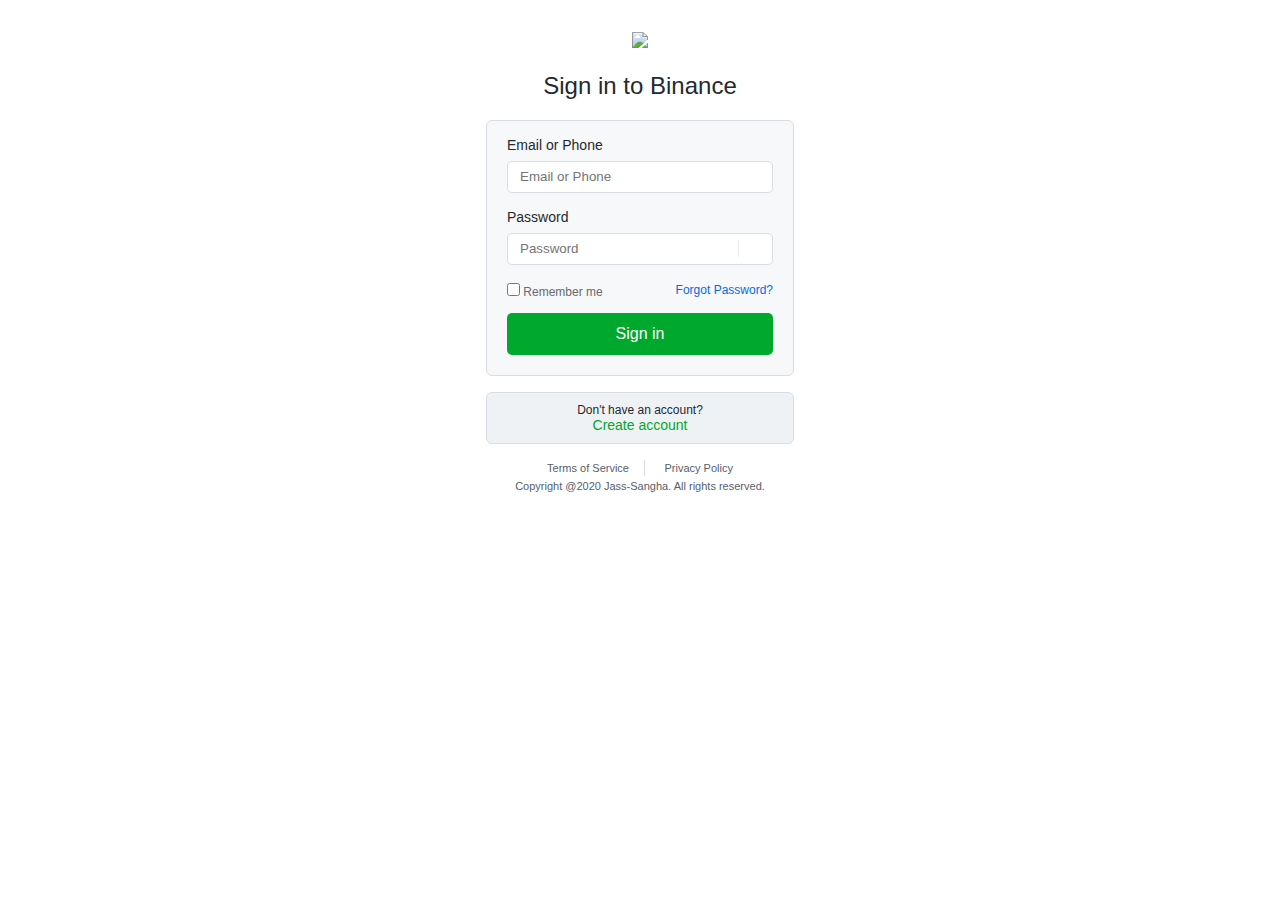
==== Html/Login/signin.html @ 8259a212 "publishing website" ====
<!DOCTYPE html>
<html lang="en">
<head>
    <meta charset="UTF-8">
    <meta http-equiv="X-UA-Compatible" content="IE=edge">
    <meta name="viewport" content="width=device-width, initial-scale=1.0">
    <title>Login Page</title>
    <link rel="stylesheet" href="../../Css/Login/signin.css">
</head>
<body>
    <div class="main">
        <div class="header text-center">
            <a href="signin.html"><img src="../../Images/small_logo.png"></a>
            <div class="tagline">Sign in to Binance</div>
        </div>
    
        <form class="login-form grid">
            <div>
                <label for="username" class="form-label">Email or Phone</label>    
                <input type="text" id="username" name="username" class="form-input" placeholder="Email or Phone">
    
                <label for="userpassword" class="password-div_item1 form-label">Password</label>    
                <input type="password" class="form-input" name="userpassword" id="userpassword" placeholder="Password">
                <button type="button" id="eye" onclick="togglepassword()">&nbsp<img class ="password-hider-img" src="../../Images/small_logo.png" alt=""></button>
                <div class="links">
                    <div>
                    <input type="checkbox" name="remember_me" id="remember_me"> <label id="remember_me" for="remember_me">Remember me</label>
                    </div>
                    <a class="password-div_item2 forgot-password_link link" href="#">Forgot Password?</a>
                </div>
                <!-- <div class="remember-me"> -->
                <!-- </div> -->
                <button type="button" class="btn text-center text-white">Sign in</button>  
            </div>
        </div>
            
        </form>
        <form class="login-form2 grid">
            <div class="text-center">
                <div class="create-account_question mb-6">Don't have an account?</div>
                <div class="create-account_link">
                    <a href="#" class="green-text">Create account</a>
                </div>
            </div>
            </div>
        </form>
        <div class="footer-wrapper text-center">
            <a href="#" class="footer-item border-r">Terms of Service</a>
            <a href="#" class="footer-item">Privacy Policy</a><br>
            <span class="footer-item">Copyright @2020 Jass-Sangha. All rights reserved.</span>
        </div>
    </div>
    <script src="../../Js/sigin.js"></script>
</body>

</html>
---- Css/Login/signin.css ----
/* Partials */
*{
    margin:0px;
    box-sizing:border-box;
    font-family: -apple-system, BlinkMacSystemFont, "Segoe UI", "Roboto", "Oxygen", "Ubuntu", "Cantarell", "Fira Sans", "Droid Sans", "Helvetica Neue", sans-serif;
    color: #6a6a6a;
}
:root{
    --bg-clr:#ffffff;
    --login-form-bg-clr:#f6f8fa;
    --login-form2-bg-clr:hsla(210,18%,87%,.4);
    --border-clr:#d8dee4;
    --text-clr:#24292f;
    --input-bg-clr:#fff;
    --input-clr:rgb(70, 70, 70);
    --green-clr:#00a82d;
    --green-hover-clr:#008f26;
    --link-clr:#0969da;
    --left-border-clr:rgba(221, 221, 221, 0.555);
}
.dark-theme{
    --bg-clr: #161b22;
    --login-form-bg-clr: #21242e;
    --login-form2-bg-clr: #21262d;
    --border-clr: #21262d;
    --text-clr : #f0f6fc;
    --input-bg-clr:#161b22;
    --input-clr:rgb(223, 223, 223);
    --left-border-clr:rgba(49, 49, 49, 0.555);
}
.text-white {
    color: white;
}
.green-text {
    color: var(--green-clr);
    text-decoration:none;
}
.green-text:hover {
    color: var(--green-hover-clr);
}
.text-center {
    text-align: center;
}
.flex {
    display: flex;
}
.flex-col{
    flex-direction: column;
}
.grid{
    display:grid
}
.center {
    align-items: center;
}
.justify-center {
    justify-content: center;
}
.flex-center{
    display: flex;
    align-items: center;
    justify-content: center;
}
.grid-center{
    display:grid;
    place-items: center;
}
.classic-center{
    position:relative;
    top:50%;
    left:50%;
    transform:translate(-50%, -50%)
}

/* main */
body{
    display: block;
    background-color: var(--bg-clr);
    padding-top:32px;
}
.header a{
    outline: none;
}
.tagline{
    color:var(--text-clr);
    font-size: 24px;
    padding-top:20px;
    padding-bottom:4px;
}
.login-form{
    max-width:308px;
    background-color: var(--login-form-bg-clr);
    border:1px var(--border-clr) solid;
    border-radius: 6px;
    padding: 0px 20px 20px 20px;
    margin: 16px auto 16px auto;
}
.form-label{
    color:var(--text-clr);
    display: block;
    margin-bottom: 8px;
    font-size:14px;
    padding-top: 16px;
}
.form-input{
    width:100%;
    height: 32px;
    color:var(--input-clr);
    background-color: var(--input-bg-clr);
    border:1px solid var(--border-clr);
    border-radius:5px;
    padding:6px 12px 7px;
}
#eye {
    border-left: .2px solid var(--left-border-clr);
    position:relative;
    top:-26px;
    margin-left:231px; 
    cursor:pointer;
    border-top:none;
    border-right:none;
    border-bottom:none;
    background: transparent;
}
.password-hider-img{
    width:15px;
    
}
/* .forgot-password_link{
    font-size:12px;
    padding-left: 0px;
} */
.link{
    color:var(--link-clr);
    text-decoration: none;
}
.link:hover{
    color:#0e71af;
}
.btn {
    cursor:pointer;
    width:100%;
    height:42px;
    font-size: 16px;
    border:none;
    margin-top:8px;
    border-radius: 5px;
    background-color: var(--green-clr);
    border-color: var(--green-clr);
}
.btn:hover {
    background-color:var(--green-hover-clr);
    border-color:var(--green-hover-clr)
}
.links{
    display: flex;
    justify-content: space-between;
    font-size: 12px;
    padding-bottom: 6px;
}
#remember_me {
    cursor:pointer;
}
.create-account_question{
    font-size: 12px;
    color:var(--text-clr)
}
.create-account_link{
    font-size:14px;
}
.login-form2{
    max-width:308px;
    background-color: var(--login-form2-bg-clr);
    border:1px var(--border-clr) solid;
    border-radius: 6px;
    padding: 10px 20px 10px 20px;
    margin: 16px auto 4px auto;
    gap:10px;
}
.footer-wrapper .footer-item {
    color: #57606a;
    margin: auto auto 0px;
    position: relative;
    font-size: 11px;
    padding: 2px 15px;
}
.footer-wrapper{
    padding-top:10px
}
.border-r {
    border-right: 1px solid var(--border-clr);
}
.footer-wrapper a {
    text-decoration: none;
}
.footer-wrapper a:hover {
    text-decoration: underline;
    color: var(--link-clr);
}
.img{
    width:15px;
}
#dark-theme-btn {
    position:fixed;
    right:0px;
    bottom:0px;
    padding:10px;
    cursor:pointer;
    border:none;
    background: transparent;
}
/* if (device-theme == dark):
        .body{background : #161b22 }
        .tagline{color : #f0f6fc}
        .form-label{color : #f0f6fc}
        .form-input{color : #f0f6fc}
        .forgot-password_question{color : #f0f6fc}
        .forgot-password_link{color : #f0f6fc}
        .login-form{background : #161b22}
        .login-form{border-color : #21262d}
        .login-form2{border-color : #21262d}
        */
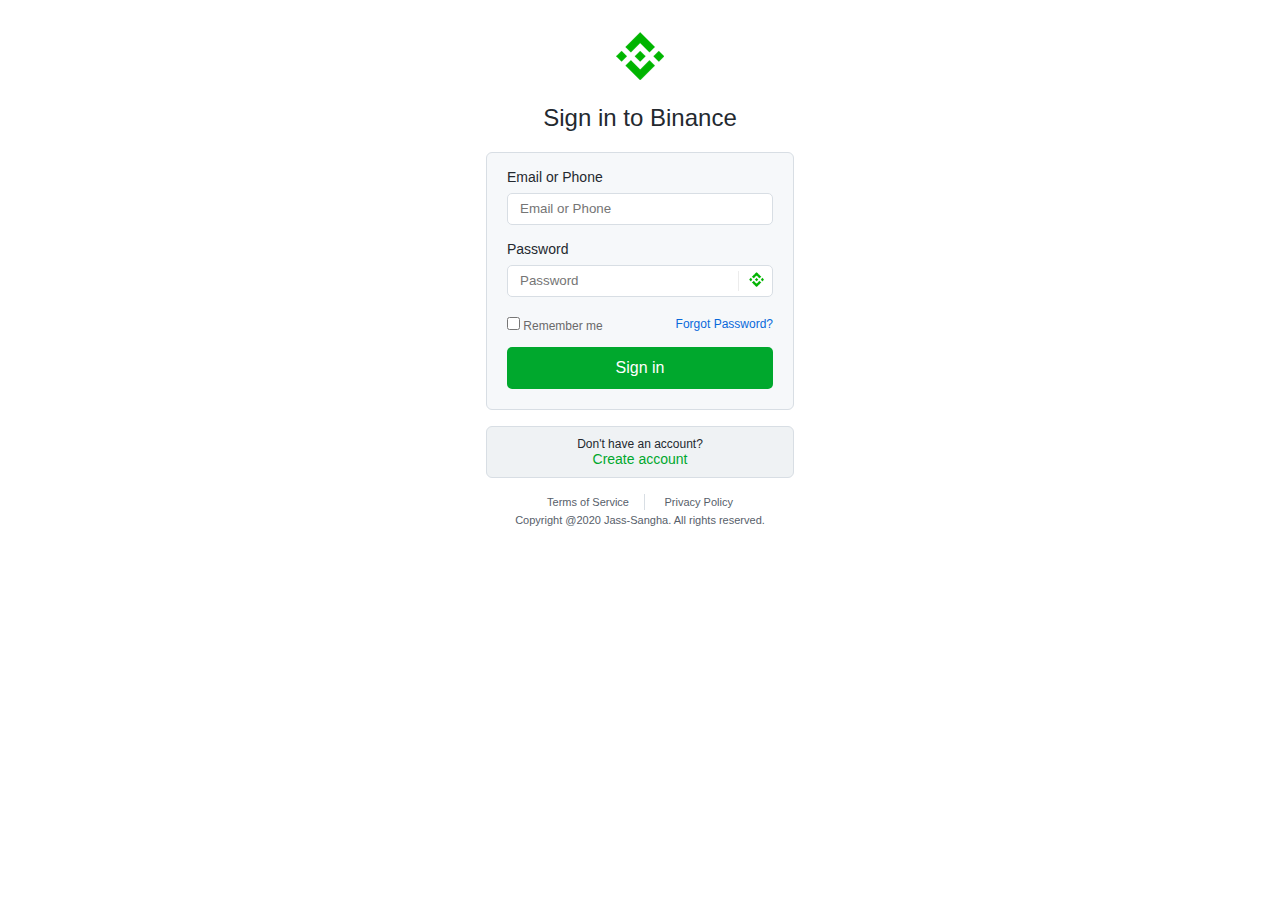
==== commit a79b8ff6: "Login Form" ====
--- a/Html/Login/signin.html
+++ b/Html/Login/signin.html
@@ -1,5 +1,6 @@
 <!DOCTYPE html>
 <html lang="en">
+
 <head>
     <meta charset="UTF-8">
     <meta http-equiv="X-UA-Compatible" content="IE=edge">
@@ -7,48 +8,51 @@
     <title>Login Page</title>
     <link rel="stylesheet" href="../../Css/Login/signin.css">
 </head>
+
 <body>
     <div class="main">
         <div class="header text-center">
             <a href="signin.html"><img src="../../Images/small_logo.png"></a>
             <div class="tagline">Sign in to Binance</div>
         </div>
-    
+
         <form class="login-form grid">
             <div>
-                <label for="username" class="form-label">Email or Phone</label>    
+                <label for="username" class="form-label">Email or Phone</label>
                 <input type="text" id="username" name="username" class="form-input" placeholder="Email or Phone">
-    
-                <label for="userpassword" class="password-div_item1 form-label">Password</label>    
+
+                <label for="userpassword" class="password-div_item1 form-label">Password</label>
                 <input type="password" class="form-input" name="userpassword" id="userpassword" placeholder="Password">
-                <button type="button" id="eye" onclick="togglepassword()">&nbsp<img class ="password-hider-img" src="../../Images/small_logo.png" alt=""></button>
+                <button type="button" id="eye" onclick="togglepassword()">&nbsp<img class="password-hider-img"
+                        src="../../Images/small_logo.png" alt=""></button>
                 <div class="links">
                     <div>
-                    <input type="checkbox" name="remember_me" id="remember_me"> <label id="remember_me" for="remember_me">Remember me</label>
+                        <input type="checkbox" name="remember_me" id="remember_me"> <label id="remember_me"
+                            for="remember_me">Remember me</label>
                     </div>
                     <a class="password-div_item2 forgot-password_link link" href="#">Forgot Password?</a>
                 </div>
                 <!-- <div class="remember-me"> -->
                 <!-- </div> -->
-                <button type="button" class="btn text-center text-white">Sign in</button>  
+                <button type="button" class="btn text-center text-white">Sign in</button>
+            </div>
+    </div>
+
+    </form>
+    <form class="login-form2 grid">
+        <div class="text-center">
+            <div class="create-account_question mb-6">Don't have an account?</div>
+            <div class="create-account_link">
+                <a href="signup.html" class="green-text">Create account</a>
             </div>
         </div>
-            
-        </form>
-        <form class="login-form2 grid">
-            <div class="text-center">
-                <div class="create-account_question mb-6">Don't have an account?</div>
-                <div class="create-account_link">
-                    <a href="#" class="green-text">Create account</a>
-                </div>
-            </div>
-            </div>
-        </form>
-        <div class="footer-wrapper text-center">
-            <a href="#" class="footer-item border-r">Terms of Service</a>
-            <a href="#" class="footer-item">Privacy Policy</a><br>
-            <span class="footer-item">Copyright @2020 Jass-Sangha. All rights reserved.</span>
         </div>
+    </form>
+    <div class="footer-wrapper text-center">
+        <a href="#" class="footer-item border-r">Terms of Service</a>
+        <a href="#" class="footer-item">Privacy Policy</a><br>
+        <span class="footer-item">Copyright @2020 Jass-Sangha. All rights reserved.</span>
+    </div>
     </div>
     <script src="../../Js/sigin.js"></script>
 </body>
